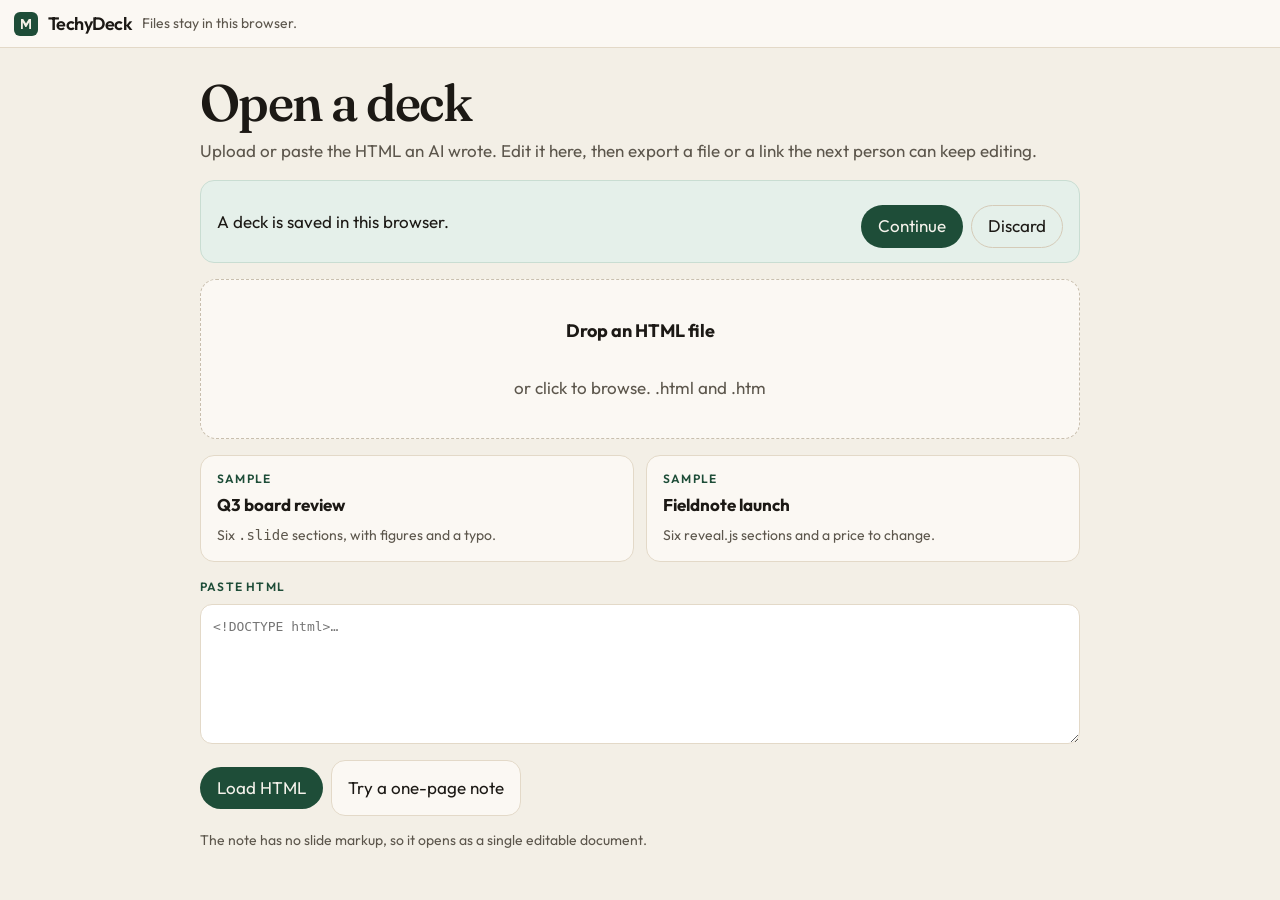
==== app.html @ 2ab6e9f8 "Add TechyDeck, a static editor for HTML presentations. Open an AI-built HTML deck in the browser, co" ====
<!DOCTYPE html>
<html lang="en">
<head>
  <meta charset="utf-8">
  <meta name="viewport" content="width=device-width, initial-scale=1">
  <title>Editor — TechyDeck</title>
  <meta name="description" content="Upload or paste an HTML presentation, edit it in the browser, and export or share it.">
  <meta name="theme-color" content="#1e4d38">
  <link rel="icon" href="favicon.svg" type="image/svg+xml">
  <link rel="preconnect" href="https://fonts.googleapis.com">
  <link rel="preconnect" href="https://fonts.gstatic.com" crossorigin>
  <link href="https://fonts.googleapis.com/css2?family=Fraunces:opsz,wght@9..144,560;9..144,620&family=Outfit:wght@400;500;600&display=swap" rel="stylesheet">
  <link rel="stylesheet" href="css/site.css">
  <link rel="stylesheet" href="css/app.css">
</head>
<body data-view="start">
  <a class="skip" href="#content">Skip to content</a>
  <header class="toolbar">
    <a class="logo" href="index.html">
      <svg viewBox="0 0 24 24" aria-hidden="true"><rect width="24" height="24" rx="6" fill="#1e4d38"/><path d="M7 17V7h2.2l2.8 4.6L14.8 7H17v10h-1.8V10.2L12.4 15h-1.1L8.8 10.2V17z" fill="#f4f0e6"/></svg>
      <span>TechyDeck</span>
    </a>
    <p class="deck-name editor-only" id="deck-name"></p>
    <p class="toolbar-note start-only">Files stay in this browser.</p>
    <span class="spacer"></span>
    <div class="seg editor-only" role="group" aria-label="Editing mode">
      <button type="button" id="btn-edit" aria-pressed="true">Edit</button>
      <button type="button" id="btn-preview" aria-pressed="false">Preview</button>
    </div>
    <div class="tool-group editor-only">
      <button type="button" class="btn btn-ghost" id="btn-undo" disabled title="Undo (Ctrl+Z)">Undo</button>
      <button type="button" class="btn btn-ghost" id="btn-redo" disabled title="Redo (Ctrl+Shift+Z)">Redo</button>
    </div>
    <div class="tool-group editor-only">
      <button type="button" class="btn btn-ghost" id="btn-export">Export HTML</button>
      <button type="button" class="btn btn-ghost" id="btn-pdf">Export PDF</button>
      <button type="button" class="btn btn-primary" id="btn-share">Share</button>
    </div>
    <button type="button" class="btn btn-ghost editor-only" id="btn-open">Open</button>
  </header>

  <div class="workspace" id="content">
    <aside class="sidebar editor-only" aria-label="Slides">
      <div class="side-head">
        <h2 id="slide-heading">Slides</h2>
        <p id="slide-meta"></p>
      </div>
      <ol id="slide-list"></ol>
      <p class="doc-note" id="doc-note" hidden>This file is one continuous document. Slide actions appear when the HTML has two or more sibling <code>.slide</code> or <code>section</code> elements, or reveal.js sections.</p>
    </aside>
    <div class="main">
      <section class="start start-only" aria-labelledby="start-title">
        <div class="start-card">
          <h1 id="start-title">Open a deck</h1>
          <p class="lede">Upload or paste the HTML an AI wrote. Edit it here, then export a file or a link the next person can keep editing.</p>
          <div class="resume" id="resume-card" hidden>
            <p id="resume-meta">A deck is saved in this browser.</p>
            <div class="row">
              <button type="button" class="btn btn-primary" id="btn-resume">Continue</button>
              <button type="button" class="btn btn-ghost" id="btn-discard">Discard</button>
            </div>
          </div>
          <p class="start-error" id="start-error" hidden></p>
          <label class="dropzone" id="dropzone" for="file-input">
            <strong>Drop an HTML file</strong>
            <span>or click to browse. .html and .htm</span>
          </label>
          <input class="file-input" id="file-input" type="file" accept=".html,.htm,text/html">
          <div class="sample-row">
            <button type="button" class="sample-card" data-sample="quarterly">
              <span class="eyebrow">Sample</span>
              <strong>Q3 board review</strong>
              <span>Six <code>.slide</code> sections, with figures and a typo.</span>
            </button>
            <button type="button" class="sample-card" data-sample="launch">
              <span class="eyebrow">Sample</span>
              <strong>Fieldnote launch</strong>
              <span>Six reveal.js sections and a price to change.</span>
            </button>
          </div>
          <div class="paste-block">
            <span class="section-label">Paste HTML</span>
            <textarea id="paste-html" spellcheck="false" placeholder="<!DOCTYPE html>…"></textarea>
            <div class="row">
              <button type="button" class="btn btn-primary" id="load-paste">Load HTML</button>
              <button type="button" class="note-btn" id="load-note">Try a one-page note</button>
            </div>
            <p class="fine">The note has no slide markup, so it opens as a single editable document.</p>
          </div>
        </div>
      </section>
      <section class="stage editor-only" aria-label="Deck">
        <div class="frame-shell">
          <iframe id="deck-frame" title="Deck" sandbox="allow-scripts allow-modals allow-forms allow-popups allow-downloads"></iframe>
          <div id="frame-overlay" hidden>
            <div>
              <p id="frame-overlay-msg">Opening deck…</p>
              <button type="button" class="btn btn-ghost" id="frame-dismiss" hidden>Show the deck anyway</button>
            </div>
          </div>
        </div>
      </section>
    </div>
  </div>

  <footer class="hintbar editor-only">
    <p id="status" role="status"></p>
    <p id="hint"></p>
    <p id="save-state"></p>
  </footer>
  <p id="toast" role="status" hidden></p>

  <dialog id="share-dialog" aria-labelledby="share-title">
    <h2 id="share-title">Share an editable link</h2>
    <div id="share-ok">
      <p>Anyone with this link can open the deck and keep editing. TechyDeck does not upload it — the deck is inside the link. Don’t post it publicly if the material is confidential.</p>
      <input id="share-url" type="text" readonly aria-label="Share link">
      <div class="row">
        <button type="button" class="btn btn-primary" id="share-copy">Copy link</button>
        <button type="button" class="btn btn-ghost" id="share-close">Close</button>
      </div>
      <p class="fine" id="share-size"></p>
    </div>
    <div id="share-big" hidden>
      <p id="share-big-msg"></p>
      <div class="row">
        <button type="button" class="btn btn-primary" id="share-download">Download HTML</button>
        <button type="button" class="btn btn-ghost" id="share-close-big">Close</button>
      </div>
    </div>
  </dialog>

  <script src="js/lz-string.js"></script>
  <script src="js/app.js"></script>
  <noscript>TechyDeck needs JavaScript. Decks are edited in your browser and are not uploaded.</noscript>
</body>
</html>
---- css/site.css ----
:root {
  --paper: #f3efe6;
  --paper-2: #fbf8f3;
  --ink: #1c1915;
  --ink-soft: #5c564c;
  --line: #e3d9c8;
  --green: #1e4d38;
  --green-deep: #143628;
  --moss: #e5f0ea;
  --clay: #9a3f1d;
  --shadow: 0 18px 50px rgba(28, 25, 21, 0.08);
  --serif: Fraunces, "Iowan Old Style", Palatino, Georgia, serif;
  --sans: Outfit, "Segoe UI", Helvetica, Arial, sans-serif;
  --mono: ui-monospace, "SFMono-Regular", Menlo, Consolas, monospace;
}

* { box-sizing: border-box; }

html { scroll-behavior: smooth; }

body {
  margin: 0;
  background: var(--paper);
  color: var(--ink);
  font-family: var(--sans);
  font-size: 17px;
  line-height: 1.5;
}

::selection { background: #cfe0d6; }

img { max-width: 100%; }

a { color: inherit; }

button, input, textarea { font: inherit; color: inherit; }

button { cursor: pointer; }

:focus-visible {
  outline: 2px solid var(--green);
  outline-offset: 2px;
}

.skip {
  position: absolute;
  left: 12px;
  top: -48px;
  background: white;
  color: var(--ink);
  padding: 8px 12px;
  z-index: 20;
  border-radius: 8px;
}

.skip:focus { top: 12px; }

.logo {
  display: inline-flex;
  align-items: center;
  gap: 10px;
  color: var(--ink);
  text-decoration: none;
  font-weight: 600;
  letter-spacing: -0.03em;
  font-size: 18px;
}

.logo svg { width: 24px; height: 24px; flex: none; }

.btn {
  display: inline-flex;
  align-items: center;
  justify-content: center;
  gap: 8px;
  border-radius: 999px;
  border: 1px solid transparent;
  padding: 10px 16px;
  text-decoration: none;
  line-height: 1.2;
  background: transparent;
}

.btn-primary { background: var(--green); color: #f6f3ec; }
.btn-primary:hover { background: var(--green-deep); }

.btn-ghost {
  border-color: #d5cbb8;
  background: transparent;
  color: var(--ink);
}

.btn-ghost:hover { background: rgba(30, 77, 56, 0.06); }

.btn-lg { padding: 13px 18px; }

button:disabled { opacity: 0.45; cursor: not-allowed; }

@media (prefers-reduced-motion: reduce) {
  html { scroll-behavior: auto; }
  * { transition: none !important; }
}
---- css/app.css ----
html, body { height: 100%; }

body {
  display: flex;
  flex-direction: column;
  overflow: hidden;
  background: var(--paper);
}

.toolbar {
  display: flex;
  align-items: center;
  gap: 10px;
  padding: 10px 14px;
  border-bottom: 1px solid var(--line);
  background: var(--paper-2);
  flex-wrap: wrap;
}

.deck-name {
  margin: 0;
  font-weight: 600;
  max-width: min(280px, 40vw);
  overflow: hidden;
  text-overflow: ellipsis;
  white-space: nowrap;
}

.toolbar-note { margin: 0; color: var(--ink-soft); font-size: 14px; }

.spacer { flex: 1; }

.seg {
  display: inline-flex;
  border: 1px solid var(--line);
  border-radius: 999px;
  overflow: hidden;
  background: white;
}

.seg button {
  border: 0;
  background: transparent;
  padding: 8px 12px;
}

.seg button[aria-pressed="true"] {
  background: var(--green);
  color: #f6f3ec;
}

.tool-group { display: inline-flex; gap: 6px; }

.workspace {
  flex: 1;
  min-height: 0;
  display: flex;
}

.sidebar {
  width: 300px;
  flex: none;
  border-right: 1px solid var(--line);
  background: var(--paper-2);
  display: flex;
  flex-direction: column;
  min-height: 0;
}

.side-head { padding: 16px 16px 8px; }
.side-head h2 { margin: 0; font-size: 15px; letter-spacing: 0.08em; text-transform: uppercase; }
.side-head p { margin: 6px 0 0; color: var(--ink-soft); font-size: 13px; }

#slide-list {
  list-style: none;
  margin: 0;
  padding: 8px;
  overflow: auto;
}

#slide-list li {
  border: 1px solid transparent;
  border-radius: 12px;
  padding: 8px;
  margin-bottom: 6px;
}

#slide-list li.active { background: var(--moss); border-color: #c9ddd2; }
#slide-list li.drag-over { border-color: var(--green); }
#slide-list li.dragging { opacity: 0.55; }

.slide-row { display: flex; gap: 6px; align-items: flex-start; }

.grip {
  border: 0;
  background: transparent;
  color: var(--ink-soft);
  padding: 6px 2px;
  cursor: grab;
  letter-spacing: -2px;
}

.slide-select {
  flex: 1;
  display: flex;
  gap: 8px;
  text-align: left;
  border: 0;
  background: transparent;
  padding: 2px;
  min-width: 0;
}

.num {
  font-variant-numeric: tabular-nums;
  color: var(--ink-soft);
  font-size: 12px;
  padding-top: 3px;
}

.label {
  font-size: 14px;
  line-height: 1.3;
}

.slide-actions { display: flex; flex-wrap: wrap; gap: 4px; margin: 6px 0 0 22px; }

.mini {
  border: 1px solid var(--line);
  background: white;
  border-radius: 999px;
  padding: 3px 8px;
  font-size: 12px;
  color: var(--ink-soft);
}

.mini.confirming { background: var(--clay); color: white; border-color: var(--clay); }

.doc-note {
  margin: 8px;
  padding: 12px;
  border-radius: 12px;
  background: #fff;
  border: 1px solid var(--line);
  color: var(--ink-soft);
  font-size: 14px;
}

.main {
  flex: 1;
  min-width: 0;
  min-height: 0;
  display: flex;
  flex-direction: column;
}

.start {
  overflow: auto;
  padding: 28px 20px 40px;
}

.start-card { max-width: 880px; margin: 0 auto; }

.start h1 {
  font-family: var(--serif);
  font-weight: 560;
  font-size: clamp(36px, 4vw, 52px);
  letter-spacing: -0.03em;
  line-height: 1.05;
  margin: 0 0 8px;
}

.lede { color: var(--ink-soft); margin-top: 0; }

.resume {
  display: flex;
  justify-content: space-between;
  gap: 12px;
  align-items: center;
  padding: 14px 16px;
  border: 1px solid #c9ddd2;
  background: var(--moss);
  border-radius: 14px;
  margin-bottom: 16px;
}

.resume p { margin: 0; }
.resume .row { display: flex; gap: 8px; }

.dropzone {
  position: relative;
  display: grid;
  place-items: center;
  text-align: center;
  gap: 6px;
  min-height: 160px;
  border: 1.5px dashed #c9bfae;
  border-radius: 16px;
  background: var(--paper-2);
  padding: 24px;
  cursor: pointer;
}

.dropzone strong { font-size: 18px; }
.dropzone span { color: var(--ink-soft); }
.dropzone.dragover { border-color: var(--green); background: var(--moss); }

.file-input {
  position: absolute;
  width: 1px;
  height: 1px;
  padding: 0;
  margin: -1px;
  overflow: hidden;
  clip: rect(0, 0, 0, 0);
  border: 0;
}

.sample-row, .paste-block { margin-top: 16px; }

.sample-row { display: grid; grid-template-columns: 1fr 1fr; gap: 12px; }

.sample-card, .note-btn, .text-btn {
  text-align: left;
  border: 1px solid var(--line);
  background: var(--paper-2);
  border-radius: 14px;
  padding: 14px 16px;
}

.sample-card .eyebrow, .section-label {
  display: block;
  color: var(--green);
  font-size: 12px;
  letter-spacing: 0.1em;
  text-transform: uppercase;
  font-weight: 600;
}

.sample-card strong { display: block; margin: 4px 0; }
.sample-card span:last-child, .hint, .fine { color: var(--ink-soft); font-size: 14px; }

.sample-card:hover, .note-btn:hover { border-color: #b7c9be; }

.paste-block textarea {
  width: 100%;
  min-height: 140px;
  margin-top: 8px;
  border-radius: 12px;
  border: 1px solid var(--line);
  background: white;
  padding: 12px;
  resize: vertical;
  font-family: var(--mono);
  font-size: 13px;
}

.row { display: flex; flex-wrap: wrap; gap: 8px; align-items: center; margin-top: 10px; }

.start-error {
  background: #f8ece6;
  color: var(--clay);
  border-radius: 12px;
  padding: 12px 14px;
}

.stage {
  flex: 1;
  min-height: 0;
  padding: 16px;
  background:
    linear-gradient(180deg, #e7e1d4, #efeae0);
  display: flex;
}

.frame-shell {
  position: relative;
  flex: 1;
  min-width: 0;
  border-radius: 12px;
  overflow: hidden;
  background: white;
  box-shadow: 0 16px 40px rgba(28, 25, 21, 0.12);
}

#deck-frame { width: 100%; height: 100%; border: 0; display: block; background: white; }

#frame-overlay {
  position: absolute;
  inset: 0;
  display: grid;
  place-items: center;
  background: rgba(251, 248, 243, 0.84);
  text-align: center;
  padding: 24px;
}

#frame-overlay[hidden] { display: none !important; }

.hintbar {
  display: flex;
  justify-content: space-between;
  gap: 16px;
  align-items: center;
  padding: 8px 14px;
  border-top: 1px solid var(--line);
  background: var(--paper-2);
  font-size: 13px;
  color: var(--ink-soft);
}

.hintbar p { margin: 0; }
#status { color: var(--ink); }

#toast {
  position: fixed;
  bottom: 64px;
  left: 50%;
  transform: translateX(-50%);
  background: var(--ink);
  color: #f6f3ec;
  padding: 10px 14px;
  border-radius: 999px;
  z-index: 30;
  max-width: min(560px, calc(100vw - 24px));
}

dialog {
  border: 1px solid var(--line);
  border-radius: 16px;
  padding: 22px;
  width: min(520px, calc(100vw - 32px));
  background: var(--paper-2);
  color: var(--ink);
  box-shadow: var(--shadow);
}

dialog::backdrop { background: rgba(28, 25, 21, 0.48); }

dialog h2 {
  font-family: var(--serif);
  font-weight: 560;
  letter-spacing: -0.03em;
  margin: 0 0 8px;
}

#share-url {
  width: 100%;
  margin: 8px 0;
  padding: 10px 12px;
  border-radius: 10px;
  border: 1px solid var(--line);
  background: white;
  font-family: var(--mono);
  font-size: 12px;
}

body[data-view="start"] .editor-only { display: none !important; }
body[data-view="editor"] .start-only { display: none !important; }

@media (max-width: 860px) {
  body { overflow: auto; }
  .workspace { flex-direction: column; }
  .sidebar { width: 100%; max-height: 220px; }
  .sample-row { grid-template-columns: 1fr; }
  .resume { flex-direction: column; align-items: stretch; }
  .hintbar { flex-direction: column; align-items: flex-start; }
  .stage { min-height: 70vh; }
}
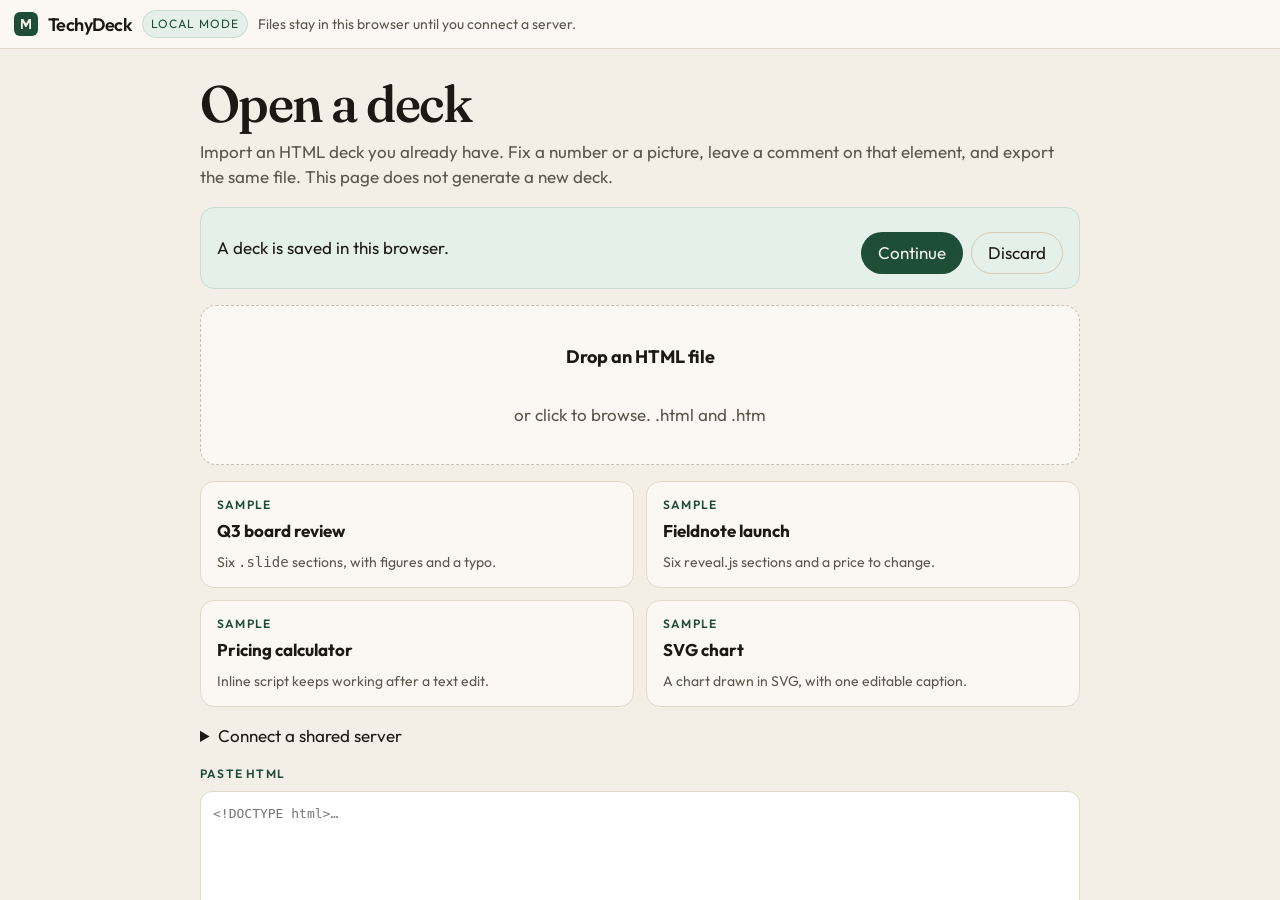
==== commit df3c9f47: "Keep imported HTML interactive and add anchored comments. Text and image edits update anchored eleme" ====
--- a/app.html
+++ b/app.html
@@ -21,10 +21,12 @@
       <span>TechyDeck</span>
     </a>
     <p class="deck-name editor-only" id="deck-name"></p>
-    <p class="toolbar-note start-only">Files stay in this browser.</p>
+    <p class="mode-pill" id="mode-pill">Local mode</p>
+    <p class="toolbar-note start-only">Files stay in this browser until you connect a server.</p>
     <span class="spacer"></span>
     <div class="seg editor-only" role="group" aria-label="Editing mode">
       <button type="button" id="btn-edit" aria-pressed="true">Edit</button>
+      <button type="button" id="btn-comment" aria-pressed="false">Comment</button>
       <button type="button" id="btn-preview" aria-pressed="false">Preview</button>
     </div>
     <div class="tool-group editor-only">
@@ -34,7 +36,8 @@
     <div class="tool-group editor-only">
       <button type="button" class="btn btn-ghost" id="btn-export">Export HTML</button>
       <button type="button" class="btn btn-ghost" id="btn-pdf">Export PDF</button>
-      <button type="button" class="btn btn-primary" id="btn-share">Share</button>
+      <button type="button" class="btn btn-ghost" id="btn-publish">Publish shared</button>
+      <button type="button" class="btn btn-primary" id="btn-share">Snapshot link</button>
     </div>
     <button type="button" class="btn btn-ghost editor-only" id="btn-open">Open</button>
   </header>
@@ -47,12 +50,27 @@
       </div>
       <ol id="slide-list"></ol>
       <p class="doc-note" id="doc-note" hidden>This file is one continuous document. Slide actions appear when the HTML has two or more sibling <code>.slide</code> or <code>section</code> elements, or reveal.js sections.</p>
+      <section class="comments" aria-labelledby="comments-heading">
+        <h2 id="comments-heading">Comments</h2>
+        <ul id="comment-list"></ul>
+        <form id="comment-form" hidden>
+          <p class="fine">Anchored to <span id="comment-target"></span></p>
+          <label class="fine" for="comment-body">Comment</label>
+          <textarea id="comment-body" required maxlength="4000"></textarea>
+          <button type="submit" class="btn btn-primary">Add comment</button>
+        </form>
+        <label class="fine" id="alt-row" hidden>Alt text
+          <input id="image-alt" type="text" maxlength="200" autocomplete="off">
+        </label>
+        <h2>Revisions</h2>
+        <ul id="rev-list"></ul>
+      </section>
     </aside>
     <div class="main">
       <section class="start start-only" aria-labelledby="start-title">
         <div class="start-card">
           <h1 id="start-title">Open a deck</h1>
-          <p class="lede">Upload or paste the HTML an AI wrote. Edit it here, then export a file or a link the next person can keep editing.</p>
+          <p class="lede">Import an HTML deck you already have. Fix a number or a picture, leave a comment on that element, and export the same file. This page does not generate a new deck.</p>
           <div class="resume" id="resume-card" hidden>
             <p id="resume-meta">A deck is saved in this browser.</p>
             <div class="row">
@@ -77,7 +95,27 @@
               <strong>Fieldnote launch</strong>
               <span>Six reveal.js sections and a price to change.</span>
             </button>
+            <button type="button" class="sample-card" data-sample="calculator">
+              <span class="eyebrow">Sample</span>
+              <strong>Pricing calculator</strong>
+              <span>Inline script keeps working after a text edit.</span>
+            </button>
+            <button type="button" class="sample-card" data-sample="chart">
+              <span class="eyebrow">Sample</span>
+              <strong>SVG chart</strong>
+              <span>A chart drawn in SVG, with one editable caption.</span>
+            </button>
           </div>
+          <details class="server-box">
+            <summary>Connect a shared server</summary>
+            <p class="fine">GitHub Pages only serves files. It cannot store one shared copy or enforce who may edit. Run <code>node server/server.js</code> on a machine you control, then paste its URL. No token belongs in the page source.</p>
+            <div class="row">
+              <label class="fine" for="api-base">Server URL</label>
+              <input id="api-base" type="url" placeholder="http://127.0.0.1:8787" autocomplete="off">
+              <button type="button" class="btn btn-ghost" id="api-save">Check server</button>
+            </div>
+            <p class="fine" id="api-status" role="status"></p>
+          </details>
           <div class="paste-block">
             <span class="section-label">Paste HTML</span>
             <textarea id="paste-html" spellcheck="false" placeholder="<!DOCTYPE html>…"></textarea>
@@ -89,6 +127,11 @@
           </div>
         </div>
       </section>
+      <div class="conflict editor-only" id="conflict" hidden>
+        <p id="conflict-msg"></p>
+        <button type="button" class="btn btn-primary" id="conflict-load">Load their version</button>
+        <button type="button" class="btn btn-ghost" id="conflict-keep">Save my version over theirs</button>
+      </div>
       <section class="stage editor-only" aria-label="Deck">
         <div class="frame-shell">
           <iframe id="deck-frame" title="Deck" sandbox="allow-scripts allow-modals allow-forms allow-popups allow-downloads"></iframe>
@@ -111,9 +154,14 @@
   <p id="toast" role="status" hidden></p>
 
   <dialog id="share-dialog" aria-labelledby="share-title">
-    <h2 id="share-title">Share an editable link</h2>
+    <h2 id="share-title">Hand off a copy, or invite to the shared document</h2>
+    <div class="row">
+      <button type="button" class="btn btn-ghost" id="btn-invite-editor">Invite editor</button>
+      <button type="button" class="btn btn-ghost" id="btn-invite-commenter">Invite commenter</button>
+      <button type="button" class="btn btn-ghost" id="btn-invite-viewer">Invite viewer</button>
+    </div>
     <div id="share-ok">
-      <p>Anyone with this link can open the deck and keep editing. TechyDeck does not upload it — the deck is inside the link. Don’t post it publicly if the material is confidential.</p>
+      <p>A snapshot link is a copy frozen at this moment. It is not one shared version. Invites work only when this browser is connected to a TechyDeck server. Don’t post a private deck in public.</p>
       <input id="share-url" type="text" readonly aria-label="Share link">
       <div class="row">
         <button type="button" class="btn btn-primary" id="share-copy">Copy link</button>
@@ -131,6 +179,7 @@
   </dialog>
 
   <script src="js/lz-string.js"></script>
+  <script src="js/shared-config.js"></script>
   <script src="js/app.js"></script>
   <noscript>TechyDeck needs JavaScript. Decks are edited in your browser and are not uploaded.</noscript>
 </body>
--- a/css/app.css
+++ b/css/app.css
@@ -219,6 +219,27 @@
 .sample-row, .paste-block { margin-top: 16px; }
 
 .sample-row { display: grid; grid-template-columns: 1fr 1fr; gap: 12px; }
+
+.mode-pill {
+  margin: 0;
+  font-size: 12px;
+  letter-spacing: 0.08em;
+  text-transform: uppercase;
+  color: var(--green);
+  border: 1px solid #c9ddd2;
+  background: var(--moss);
+  border-radius: 999px;
+  padding: 4px 8px;
+}
+
+.server-box, .comments { margin-top: 16px; }
+.comments { border-top: 1px solid var(--line); padding: 12px; overflow: auto; max-height: 42%; }
+.comments h2 { margin: 12px 0 6px; font-size: 13px; letter-spacing: 0.08em; text-transform: uppercase; }
+.comments ul { list-style: none; margin: 0; padding: 0; display: grid; gap: 6px; }
+.comments textarea, #api-base, #image-alt { width: 100%; border: 1px solid var(--line); border-radius: 8px; padding: 8px; background: white; }
+.comment-jump { display: block; width: 100%; text-align: left; border: 0; background: white; border-radius: 8px; padding: 8px; }
+.conflict { display: flex; gap: 8px; align-items: center; flex-wrap: wrap; padding: 10px 14px; background: #f8ece6; color: var(--ink); }
+.conflict[hidden] { display: none !important; }
 
 .sample-card, .note-btn, .text-btn {
   text-align: left;
